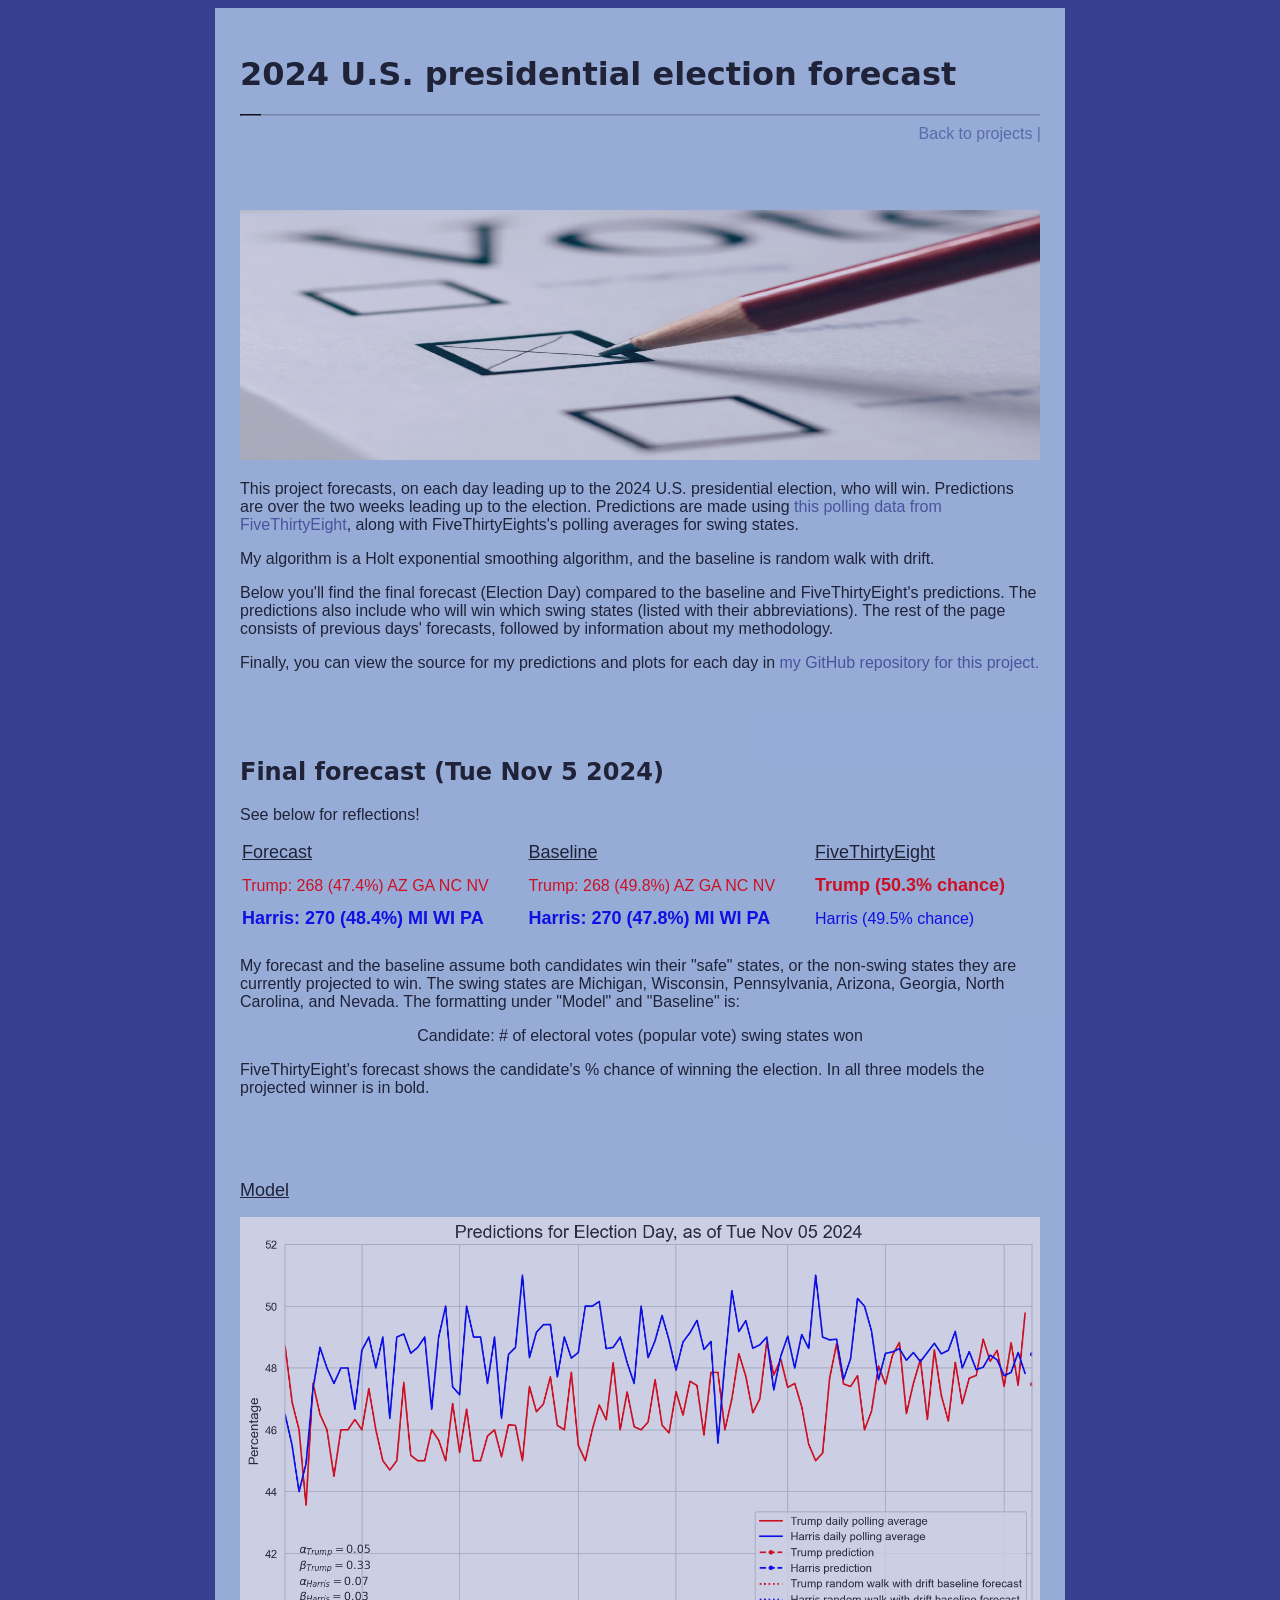
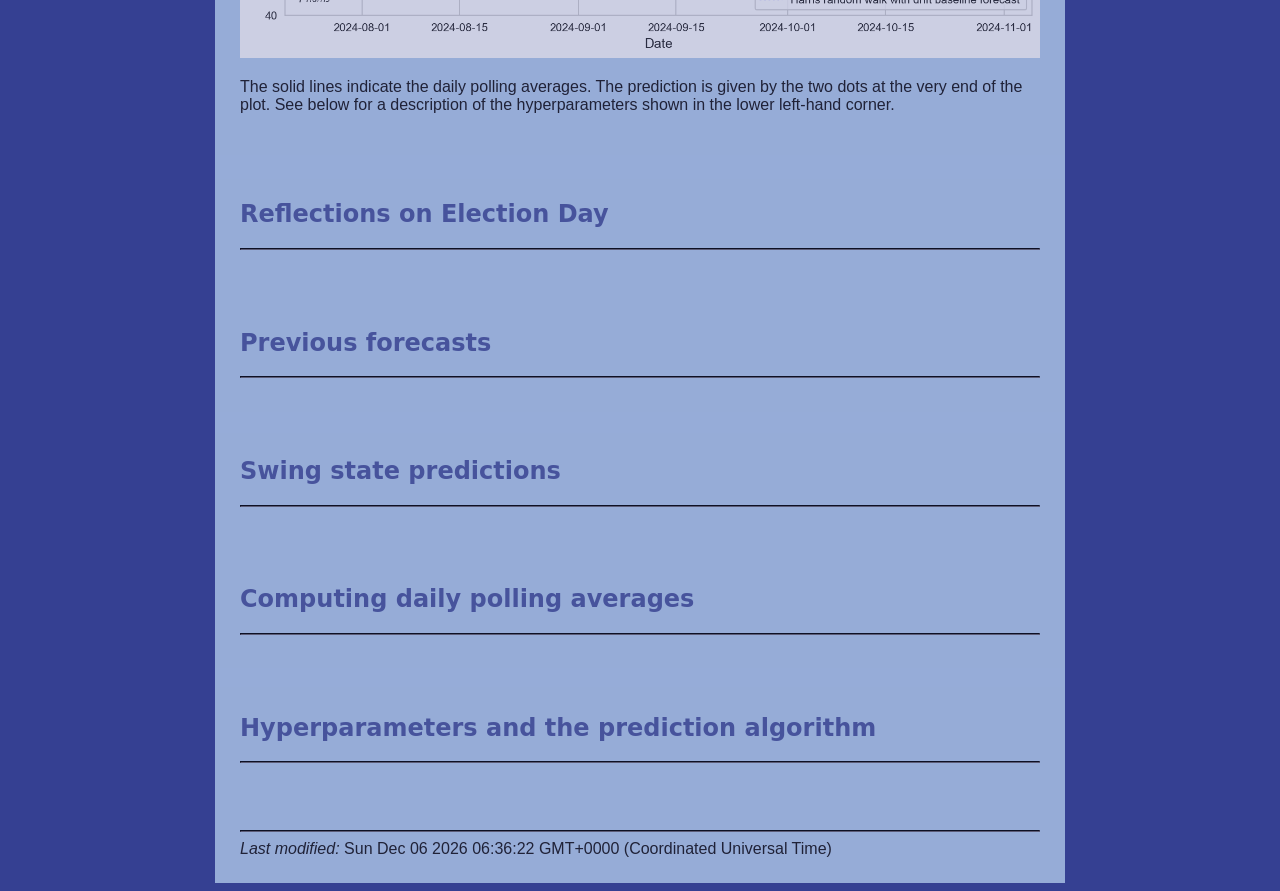
==== index.html @ 7e0b9005 "Finished project." ====
<!DOCTYPE html>
<html lang="en">

<head>
    <meta charset="UTF-8">
    <meta name="viewport" content="width=device-width, initial-scale=1.0">
    <meta name="description"
        content="2024 U.S. Presidential Election Forecast using polling data and double exponential smoothing. Daily predictions by Ashley K. W. Warren.">
    <meta name="keywords"
        content="2024 election, election forecast, polling data, presidential election, Trump, Harris, swing states, data science">
    <meta name="author" content="Ashley K. W. Warren">

    <script async src="https://www.googletagmanager.com/gtag/js?id=UA-100299463-1"></script>
    <script>
        window.dataLayer = window.dataLayer || [];
        function gtag() { dataLayer.push(arguments); }
        gtag('js', new Date());
        gtag('config', 'UA-100299463-1'); 
    </script> <!-- Google tag (gtag.js) -->
    <script src="https://ajax.googleapis.com/ajax/libs/jquery/1.10.2/jquery.min.js"></script>
    <!--Used to recycle code-->
    <script type="text/javascript" src="../pagesjavascript.js"></script> <!-- Other JavaScript from a file -->
    <script>
        function toggleShowHide(elementId) {
            var element = document.getElementById(elementId);
            if (element.style.display == "block") {
                element.style.display = "none";
            } else {
                element.style.display = "block";
            }
        } /* Toggles hidden text.  Code modified from https://www.toptip.ca/2009/09/showhide-text-on-web-page.html. */
    </script>
    <script>
        $(function () {
            $('#lastmodified').load('lastmodified.html');
        }); /* Calls the last modified code */
    </script>
    <script src="https://cdn.mathjax.org/mathjax/latest/MathJax.js?config=TeX-AMS-MML_HTMLorMML"
        type="text/javascript"></script> <!-- Render math formulas -->

    <title>2024 U.S. presidential election forecast | Ashley K. W. Warren</title>
    <link rel="icon" type="image/x-icon" href="flag.ico">
    <link href="styles.css" rel="stylesheet">
    <base target="_blank"> <!-- Opens links in a new tab by default -->
</head>

<body>
    <div>
        <h1>2024 U.S. presidential election forecast</h1>
        <hr / style="color: Black">
        <div style="text-align: right; width: 95.5%; margin-right: -17px; margin-top: -15px">
            <a href="https://wh33les.github.io/Projects/projects.html" target="_self">Back to
                projects |</a>
        </div>
    </div>
    <div>
        <img src='ballot.jpg' class="ballot" width="100%">
        <p>This project forecasts, on each day leading up to the 2024 U.S. presidential
            election, who will win. Predictions are over the two weeks leading up to the election. Predictions are made
            using <a href="data/president_polls.csv">this polling data
                from
                FiveThirtyEight</a>, along with FiveThirtyEights's polling averages for swing states.
        </p>
        <p>My algorithm is a Holt exponential smoothing algorithm, and the baseline is random walk with drift.
        </p>
        <p>Below you'll find the final forecast (Election Day) compared to the baseline and FiveThirtyEight's
            predictions. The predictions also include who will win which swing states (listed with their abbreviations).
            The rest of the page consists of previous days' forecasts, followed by information about my methodology.
        </p>
        <p>Finally, you can view the source for my predictions and plots for each day in <a
                href="https://github.com/wh33les/us-election-forecast-2024">my GitHub repository for this project.</a>
        </p>
    </div>
    <div>
        <h2>Final forecast (Tue Nov 5 2024)</h2>
        <p>See below for reflections!</p>
        <table width="100%">
            <tr>
                <td><span style="font-size: 18px"><u>Forecast</u></span></td>
                <td><span style="font-size: 18px"><u>Baseline</u></span></td>
                <td><span style="font-size: 18px"><u>FiveThirtyEight</u></span></td>
            </tr>
            <tr>
                <td style="color:Red;">Trump: 268 (47.4%) AZ GA NC NV</td>
                <td style="color:Red;"><!--<span style="font-size: 18px"><b>-->Trump: 268 (49.8%) AZ GA NC
                    NV<!--</b></span>--></td>
                <td style="color:Red;"><span style="font-size: 18px"><b>Trump (50.3% chance)</b></span></td>
            </tr>
            <tr>
                <td style="color:Blue;"><span style="font-size: 18px"><b>Harris: 270 (48.4%) MI WI PA</b></span></td>
                <td style="color:Blue;"><span style="font-size: 18px"><b>Harris: 270 (47.8%) MI WI PA</b></span></td>
                <td style="color:Blue;"><!--<span style="font-size: 18px"><b>-->Harris (49.5% chance)<!--</b></span>-->
                </td>
            </tr>
        </table>
        <p>My forecast and the baseline assume both candidates win their "safe" states, or the non-swing states they are
            currently projected to win. The swing states are Michigan, Wisconsin, Pennsylvania, Arizona, Georgia, North
            Carolina, and Nevada. The formatting under "Model" and "Baseline" is:</p>
        <p style="text-align: center" ;>Candidate: # of electoral votes (popular vote) swing states won</p>
        <p>FiveThirtyEight's forecast shows the candidate's % chance of winning the election. In all three models the
            projected winner is in bold.</p>
    </div>
    <div>
        <p><span style="font-size: 18px"><u>Model</u></span></p>
        <img src='outputs/forecast_images/05Nov.png' width="100%">
        <p>The solid lines indicate the daily polling averages. The prediction is given by the two dots at the very end
            of the plot. See below for a description of the hyperparameters shown in the lower left-hand corner.</p>
    </div>
    <div>
        <h2><a href="#" onClick="toggleShowHide('reflections'); return false;">Reflections on Election Day</a></h2>
        <hr>
        <div id="reflections" class="hidden">
            <p>Couple of thoughts on Election Day, before the results were known:
            <ul>
                <li>If you've been paying attention to my hyperparameters, you'll notice my \(\alpha\)s are always very
                    low.
                    If you know anything about
                    exponential smoothing, then you'll know that this means my predictions were relying more on older
                    data
                    than newer. Incidentally, I noticed my predictions seemed to lag behind FiveThirtyEight's by a few
                    days
                    and I think this is why.
                </li>
                <li>Everyone is saying this election is a toss-up, including FiveThirtyEight. Even though they gave
                    Trump a
                    higher
                    likelihood of winning in today's forecast, they are predicting Harris will win with 270 electoral
                    votes.
                    As mentioned below, I've noticed all the swing state polling has been well within the margin of
                    error,
                    so even though my predictions about the swing states have always been based on who's leading in the
                    polls, they
                    probably aren't very helpful. For one thing, I think it's far more likely that Harris will win the
                    popular vote and Trump will win the electoral college, but for the past few days my algorithm has
                    been
                    predicting the other way around.</li>
            </ul>
            Thanks for visiting this site and keeping up with it. I may return with a few more thoughts once the outcome
            of
            the election is known. Happy Election Day!
            </p>
        </div>
    </div>
    <div>
        <h2><a href="#" onClick="toggleShowHide('previous'); return false;">Previous forecasts</a></h2>
        <hr>
        <div id="previous" class="hidden">
            <img src='outputs/final_historical.png' width="100%">
            <p>My prediction gives the percentage of the popular vote each candidate is going to win. FiveThirtyEight,
                on
                the other hand, calculated a likelihood of each candidate winning. Below, red indicates Trump is the
                predicted winner and blue indicates Harris is the predicted winner. The percentages give the likelihood
                that candidate will win.</p>
            <table class="bordered-table">
                <tr>
                    <th>10/23</th>
                    <th>10/24</th>
                    <th>10/25</th>
                    <th>10/26</th>
                    <th>10/27</th>
                    <th>10/28</th>
                    <th>10/29</th>
                </tr>
                <tr>
                    <td style="color:Blue;">50.7%</td>
                    <td style="color:Blue;">52.0%</td>
                    <td style="color:Blue;">52.8%</td>
                    <td style="color:Blue;">53.0%</td>
                    <td style="color:Blue;">54.5%</td>
                    <td style="color:Blue;">53.8%</td>
                    <td style="color:Blue;">53.6%</td>
                </tr>
                <tr>
                    <th>10/30</th>
                    <th>10/31</th>
                    <th>11/1</th>
                    <th>11/2</th>
                    <th>11/3</th>
                    <th>11/4</th>
                    <th>11/5</th>
                </tr>
                <tr>
                    <td style="color:Blue;">51.6%</td>
                    <td style="color:Blue;">51.3%</td>
                    <td style="color:Blue;">52.0%</td>
                    <td style="color:Blue;">50.4%</td>
                    <td style="color:Blue;">53.3%</td>
                    <td style="color:Blue;">53.0%</td>
                    <td style="color:Blue;">50.3%</td>
                </tr>
            </table>
        </div>
    </div>
    <div>
        <h2><a href="#" onClick="toggleShowHide('swing'); return false;">Swing state predictions</a></h2>
        <hr>
        <div id="swing" class="hidden">
            <p>As mentioned above, my method assumed each candidate would win their "safe" states, or the non-swing
                states they were favored to win on that day. Information about likelihood of winning swing states was
                gathered from FiveThirtyEight; unfortunately that data is no longer available.</p>
            <p>To predict who would win which swing states I calculated each candidate's predicted percentage of the
                popular vote,
                only among those two candidates. Then I allocated that percentage of electoral votes to each candidate.
                I awarded states starting with the states the candidate was leading in by the most, according to
                FiveThirtyEight.
                After allocating, once there were not enough votes for the next state, I gave that state to the
                candidate if their remaining votes were at least half of that state's electoral votes.</p>
            <p>Although this was a very simple algorithm, the results were not likely to differ too much from the actual
                outcome. The average sample size of the polls taken was 1600, giving an estimated margin of error of
                2.5%. All of the leads in the swing states were well within this margin of error.</p>
        </div>
    </div>
    <div>
        <h2><a href="#" onClick="toggleShowHide('averages'); return false;">Computing daily polling averages</a></h2>
        <hr>
        <div id="averages" class="hidden">
            <p>In computing the daily averages I did not use all of the data available. To begin with, I only used polls
                from after Joe Biden dropped out of the race and only results for Donald Trump and Kamala Harris. There
                were a few other restrictions I made in which polls got factored into my daily averages:</p>
            <p>I only used the polls among likely voters. "Likely" is subjective, and depends on the poll. Either way,
                it made no sense to use polls from all registered or
                all adults, since the outcome was only going to be determined by those who actually voted.
            </p>
            <p>To keep my popular vote predictions consistent with my swing state predictions, I only
                used national and swing state polls. I left out all polls from non-swing states.</p>
            <p>Finally, FiveThirtyEight rates all the polls with a "POLLSCORE". <a
                    href="https://abcnews.go.com/538/538s-pollster-ratings-work/story?id=105398138">You can read about
                    their methodology for determining this metric here.</a> To summarize, negative POLLSCORES are
                considered reliable polls, so I only factored in polls whose POLLSCORE was negative.</p>
        </div>
    </div>
    <div><a href="#" onClick="toggleShowHide('algorithm'); return false;">
            <h2>Hyperparameters and the prediction algorithm
        </a></h2>
        <hr>
        <div id="algorithm" class="hidden">
            <p>For a time series with a trend (both candidates seemed to be trending up getting closer to Election Day),
                double (Holt) exponential smoothing appeared to be the most natural choice for forecasting. Recall, the
                double
                exponential smoothing model predicts at time \(t\)
            <div class="equation">
                \[
                \hat{y}_t = \begin{cases} s_{t-1} + b_{t-1} & \text{ for } 1 < t\leq n \\ s_n + (t-n)b_{n} & \text{ for
                    } t> n
                    \end{cases}
                    \]
            </div>
            where \(s_t\) and \(b_t\) are level and slope terms, respectively, given by
            <div class="equation">
                \begin{align}
                s_{t} &= \alpha y_t + (1-\alpha) (s_{t-1} + b_{t-1}), \ s_1 = y_1 \\
                b_{t} &= \beta (s_t - s_{t-1}) + (1-\beta) b_{t-1}, \ b_1 = y_2 - y_1
                \end{align}
            </div>
            where \(\alpha\) and \(\beta\) are hyperparameters between \(0\) and \(1\).</p>
            <p>Originally I didn't think exponential smoothing would be an appropriate election forecast method, since
                my intuition said new polls shouldn't really rely on polls that far in the past, and exponential
                smoothing uses all previous observations to make predictions. On the other hand, I wanted the slope term
                used in double exponential smoothing that takes trends into account. So I wanted to use a combination of
                a weighted rolling average for the past 7 days, with the double exponential smoothing slope term.</p>
            <p>Then, when trying to figure out how to modify the model, I realized that the weights already decrease
                exponentially. If I make my hyperparameters, \( \alpha\) and \( \beta\) for each candidate, large
                enough, then I can make sure the model only takes the past week or so's observations into account, while
                the rest give negligible contributions. This seemed much simpler.</p>
            <p>I ran a grid search to tune my hyperparameters, optimizing the mean absolute error of the forecast on the
                test set relative to the mean absolute error of the na&iuml;ve forecast on the training set over an
                equivalent horizon. I used all my polling data as training data, with five cross-validation splits and
                holdout sets of 7 days each. I did it this way because I thought all the data would be useful in
                building the model, it didn't make sense to leave out the last few days as test data. Surprisingly,
                after running the grid search the hyperparameters all turned out to be small, meaning the better
                forecasts come from taking all previous data into account!</p>
        </div>
    </div>
    <div id="lastmodified"></div>
</body>

</html>
---- styles.css ----
:root {
    --primary-bg: #354092;
    --secondary-bg: #23272f;
    --accent-color: #19181a;
    --hover-bg: #19181a;
    --font-family: Optimistic Display, -apple-system, ui-sans-serif, system-ui, sans-serif, Apple Color Emoji, Segoe UI Emoji, Segoe UI Symbol, Noto Color Emoji
}

body {
    background-color: var(--primary-bg);
}

div {
    background-color: #b7d1ef;
    color: #19181a;
    padding: 2%;
    width: 800px;
    margin: auto;
    font-family: Helvetica;
    opacity: 0.75;
}

:link {
    text-decoration: none;
    color: #4d5aa0;
}

/* for unvisited links */
:visited {
    text-decoration: none;
    color: #644451;
}

/* for visited links */
a:hover {
    text-decoration: underline;
    color: blue;
}

hr {
    border-color: var(--accent-color)
}

td {
    padding-top: 0px;
    padding-bottom: 10px;
    padding-left: 0px;
    padding-right: 15px;
}

.ballot {
    height: 250px;
    overflow: hidden;
}

.equation {
    /* border: solid; */
    width: 90%;
    overflow: hidden;
}

.hidden {
    /*width: 90%;*/
    padding: 0;
    display: none;
}

body,
h1,
h2,
h3,
h4 {
    font-family: var(--font-family)
}

h1,
h2,
h3,
h4 {
    color: var(--accent-color)
}

ul {
    padding-inline-start: 18px
}

ul li {
    margin-bottom: 18px;
    margin-top: -12px
}

.bigdiv {
    background-color: var(--secondary-bg);
    color: var(--accent-color);
    margin: auto;
    opacity: 1;
    overflow: hidden;
    padding: 18px;
    width: 800px
}

.bordered-table {
    border-collapse: collapse;
    margin: auto;
}

.bordered-table td,
.bordered-table th,
.bordered-table tr {
    border: 1px solid black;
    padding: 8px;
}
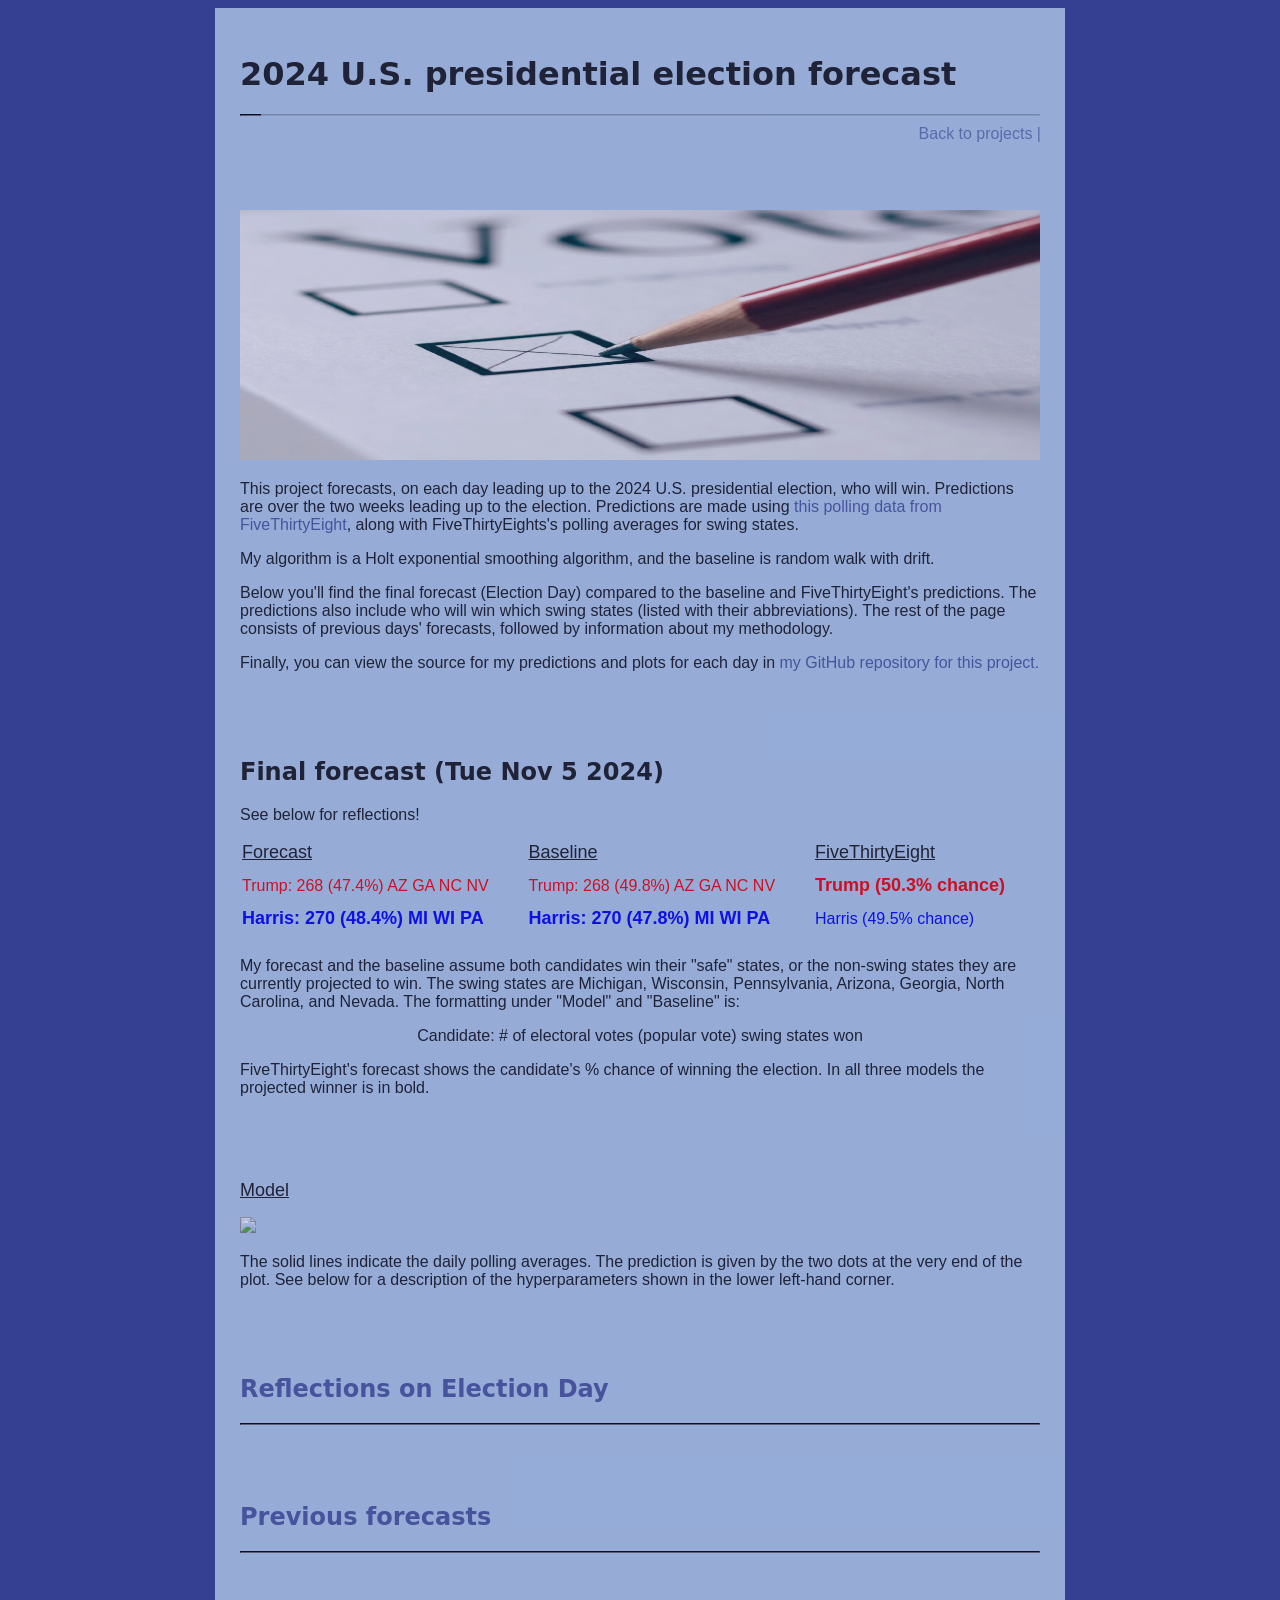
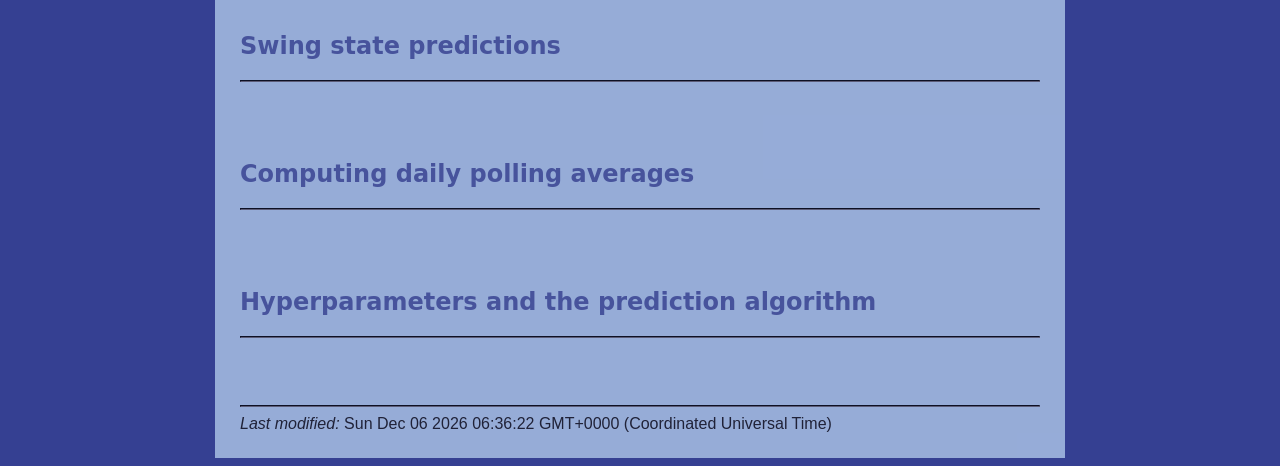
==== commit 6d2a7ec3: "One clean data file created instead of two." ====
--- a/index.html
+++ b/index.html
@@ -32,15 +32,15 @@
     </script>
     <script>
         $(function () {
-            $('#lastmodified').load('lastmodified.html');
+            $('#lastmodified').load('web-page-files/lastmodified.html');
         }); /* Calls the last modified code */
     </script>
     <script src="https://cdn.mathjax.org/mathjax/latest/MathJax.js?config=TeX-AMS-MML_HTMLorMML"
         type="text/javascript"></script> <!-- Render math formulas -->
 
     <title>2024 U.S. presidential election forecast | Ashley K. W. Warren</title>
-    <link rel="icon" type="image/x-icon" href="flag.ico">
-    <link href="styles.css" rel="stylesheet">
+    <link rel="icon" type="image/x-icon" href="web-page-files/flag.ico">
+    <link href="web-page-files/styles.css" rel="stylesheet">
     <base target="_blank"> <!-- Opens links in a new tab by default -->
 </head>
 
@@ -54,7 +54,7 @@
         </div>
     </div>
     <div>
-        <img src='ballot.jpg' class="ballot" width="100%">
+        <img src='web-page-files/ballot.jpg' class="ballot" width="100%">
         <p>This project forecasts, on each day leading up to the 2024 U.S. presidential
             election, who will win. Predictions are over the two weeks leading up to the election. Predictions are made
             using <a href="data/president_polls.csv">this polling data
@@ -150,7 +150,7 @@
                 on
                 the other hand, calculated a likelihood of each candidate winning. Below, red indicates Trump is the
                 predicted winner and blue indicates Harris is the predicted winner. The percentages give the likelihood
-                that candidate will win.</p>
+                that candidate will win, according to FiveThirtyEight's calculations.</p>
             <table class="bordered-table">
                 <tr>
                     <th>10/23</th>
--- a/web-page-files/styles.css
+++ b/web-page-files/styles.css
@@ -0,0 +1,112 @@
+:root {
+    --primary-bg: #354092;
+    --secondary-bg: #23272f;
+    --accent-color: #19181a;
+    --hover-bg: #19181a;
+    --font-family: Optimistic Display, -apple-system, ui-sans-serif, system-ui, sans-serif, Apple Color Emoji, Segoe UI Emoji, Segoe UI Symbol, Noto Color Emoji
+}
+
+body {
+    background-color: var(--primary-bg);
+}
+
+div {
+    background-color: #b7d1ef;
+    color: #19181a;
+    padding: 2%;
+    width: 800px;
+    margin: auto;
+    font-family: Helvetica;
+    opacity: 0.75;
+}
+
+:link {
+    text-decoration: none;
+    color: #4d5aa0;
+}
+
+/* for unvisited links */
+:visited {
+    text-decoration: none;
+    color: #644451;
+}
+
+/* for visited links */
+a:hover {
+    text-decoration: underline;
+    color: blue;
+}
+
+hr {
+    border-color: var(--accent-color)
+}
+
+td {
+    padding-top: 0px;
+    padding-bottom: 10px;
+    padding-left: 0px;
+    padding-right: 15px;
+}
+
+.ballot {
+    height: 250px;
+    overflow: hidden;
+}
+
+.equation {
+    /* border: solid; */
+    width: 90%;
+    overflow: hidden;
+}
+
+.hidden {
+    /*width: 90%;*/
+    padding: 0;
+    display: none;
+}
+
+body,
+h1,
+h2,
+h3,
+h4 {
+    font-family: var(--font-family)
+}
+
+h1,
+h2,
+h3,
+h4 {
+    color: var(--accent-color)
+}
+
+ul {
+    padding-inline-start: 18px
+}
+
+ul li {
+    margin-bottom: 18px;
+    margin-top: -12px
+}
+
+.bigdiv {
+    background-color: var(--secondary-bg);
+    color: var(--accent-color);
+    margin: auto;
+    opacity: 1;
+    overflow: hidden;
+    padding: 18px;
+    width: 800px
+}
+
+.bordered-table {
+    border-collapse: collapse;
+    margin: auto;
+}
+
+.bordered-table td,
+.bordered-table th,
+.bordered-table tr {
+    border: 1px solid black;
+    padding: 8px;
+}
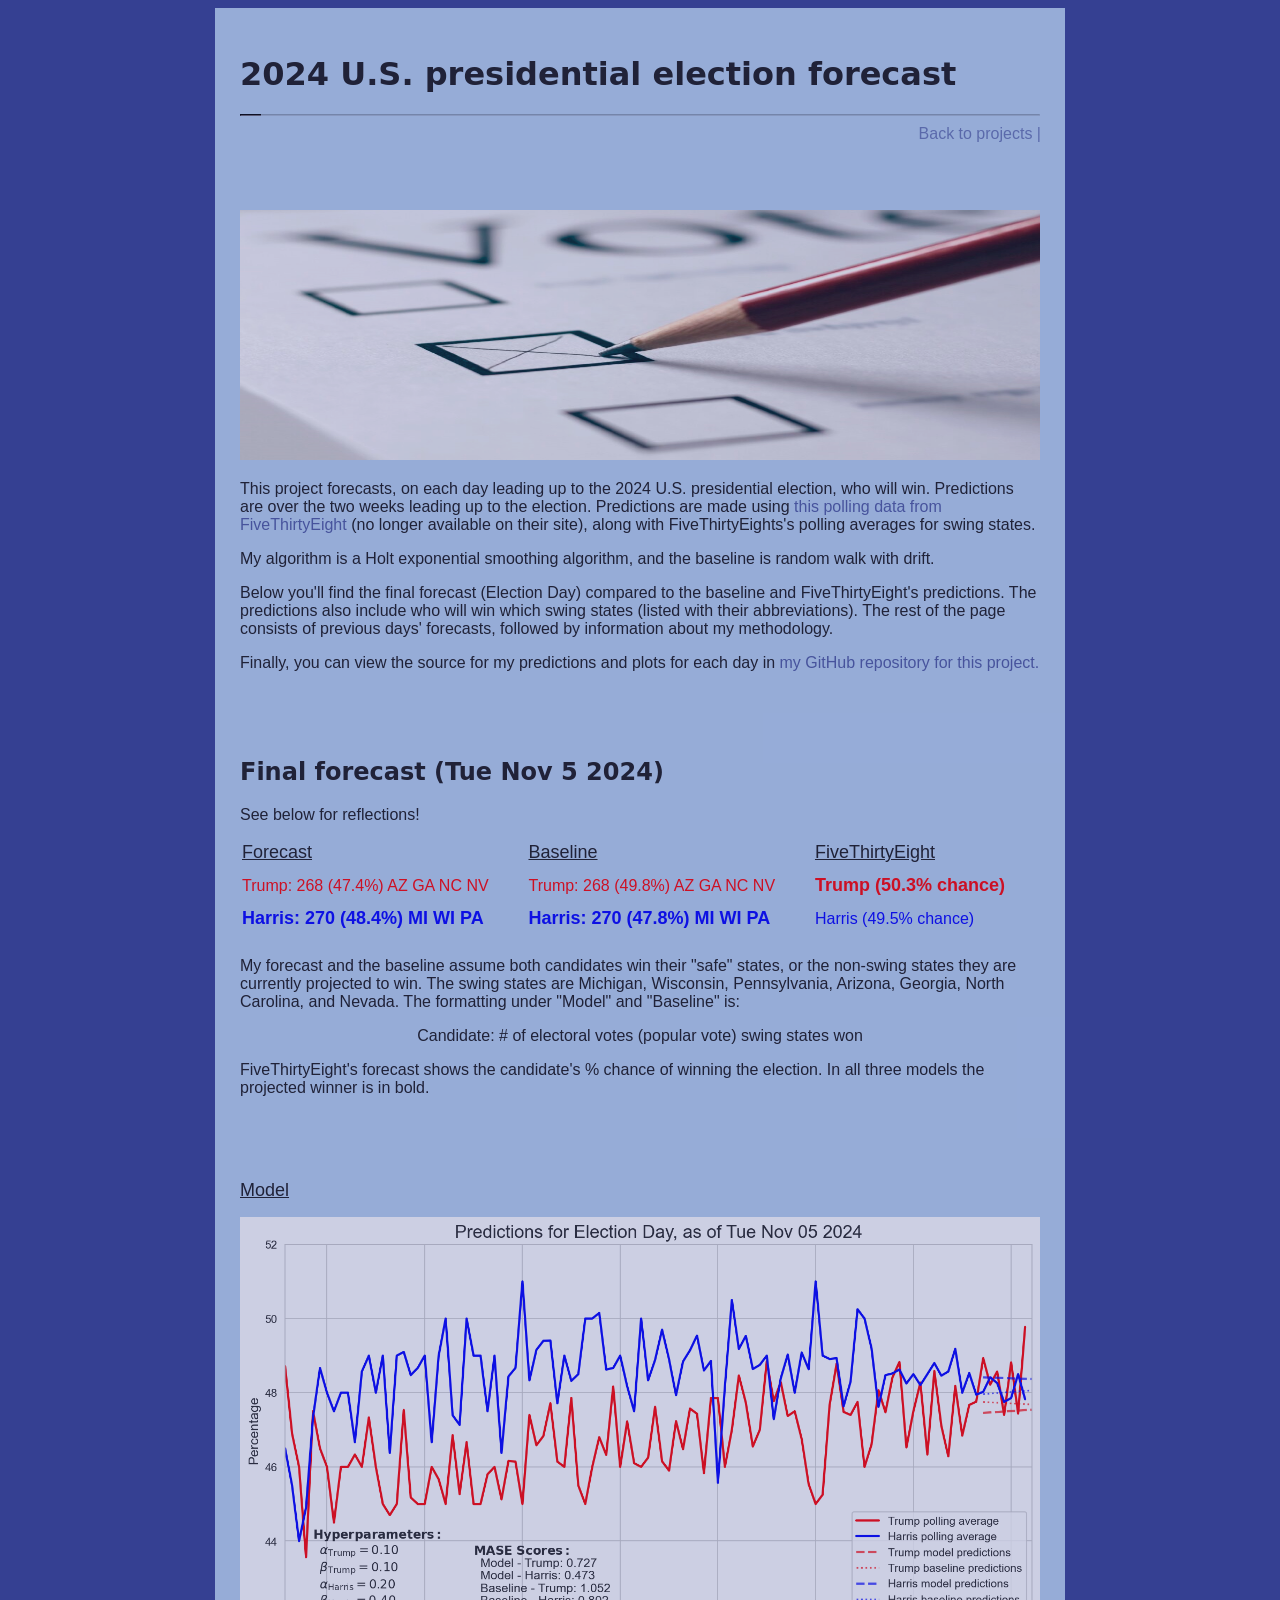
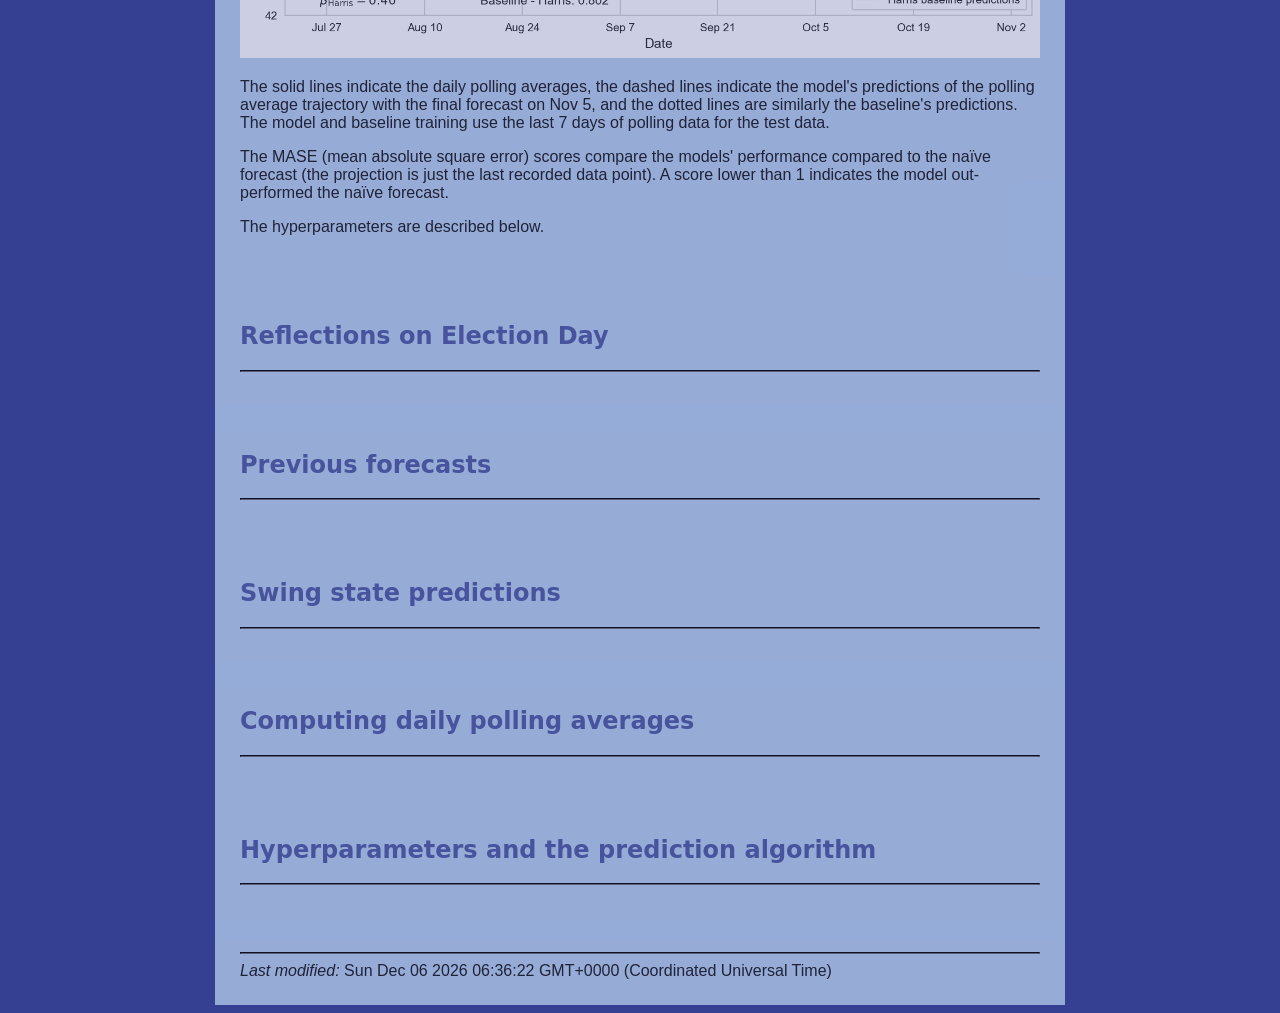
==== commit f81bac69: "Updated readme." ====
--- a/index.html
+++ b/index.html
@@ -57,9 +57,10 @@
         <img src='web-page-files/ballot.jpg' class="ballot" width="100%">
         <p>This project forecasts, on each day leading up to the 2024 U.S. presidential
             election, who will win. Predictions are over the two weeks leading up to the election. Predictions are made
-            using <a href="data/president_polls.csv">this polling data
+            using <a href="data/raw_polling_data.csv">this polling data
                 from
-                FiveThirtyEight</a>, along with FiveThirtyEights's polling averages for swing states.
+                FiveThirtyEight</a> (no longer available on their site), along with FiveThirtyEights's polling averages
+            for swing states.
         </p>
         <p>My algorithm is a Holt exponential smoothing algorithm, and the baseline is random walk with drift.
         </p>
@@ -103,8 +104,14 @@
     <div>
         <p><span style="font-size: 18px"><u>Model</u></span></p>
         <img src='outputs/forecast_images/05Nov.png' width="100%">
-        <p>The solid lines indicate the daily polling averages. The prediction is given by the two dots at the very end
-            of the plot. See below for a description of the hyperparameters shown in the lower left-hand corner.</p>
+        <p>The solid lines indicate the daily polling averages, the dashed lines indicate the model's predictions of the
+            polling average trajectory with the final forecast on Nov 5, and the dotted lines are similarly the
+            baseline's predictions. The model and baseline training use the last 7 days of polling data for the test
+            data.</p>
+        <p>The MASE (mean absolute square error) scores compare the models' performance compared to the na&iuml;ve
+            forecast (the projection is just the last recorded data point). A score lower than 1 indicates the model
+            out-performed the na&iuml;ve forecast.</p>
+        <p>The hyperparameters are described below.</p>
     </div>
     <div>
         <h2><a href="#" onClick="toggleShowHide('reflections'); return false;">Reflections on Election Day</a></h2>
@@ -145,12 +152,12 @@
         <h2><a href="#" onClick="toggleShowHide('previous'); return false;">Previous forecasts</a></h2>
         <hr>
         <div id="previous" class="hidden">
-            <img src='outputs/final_historical.png' width="100%">
+            <img src='outputs/previous_forecasts/historical_1105.png' width="100%">
             <p>My prediction gives the percentage of the popular vote each candidate is going to win. FiveThirtyEight,
                 on
-                the other hand, calculated a likelihood of each candidate winning. Below, red indicates Trump is the
-                predicted winner and blue indicates Harris is the predicted winner. The percentages give the likelihood
-                that candidate will win, according to FiveThirtyEight's calculations.</p>
+                the other hand, calculated a likelihood of each candidate winning. Below are FiveThirtyEight's
+                predictions; red indicates Trump is the
+                predicted winner and blue indicates Harris is the predicted winner.</p>
             <table class="bordered-table">
                 <tr>
                     <th>10/23</th>
@@ -197,7 +204,7 @@
         <div id="swing" class="hidden">
             <p>As mentioned above, my method assumed each candidate would win their "safe" states, or the non-swing
                 states they were favored to win on that day. Information about likelihood of winning swing states was
-                gathered from FiveThirtyEight; unfortunately that data is no longer available.</p>
+                gathered from FiveThirtyEight; unfortunately that data is no longer available on their site.</p>
             <p>To predict who would win which swing states I calculated each candidate's predicted percentage of the
                 popular vote,
                 only among those two candidates. Then I allocated that percentage of electoral votes to each candidate.
@@ -253,20 +260,11 @@
                 \end{align}
             </div>
             where \(\alpha\) and \(\beta\) are hyperparameters between \(0\) and \(1\).</p>
-            <p>Originally I didn't think exponential smoothing would be an appropriate election forecast method, since
-                my intuition said new polls shouldn't really rely on polls that far in the past, and exponential
-                smoothing uses all previous observations to make predictions. On the other hand, I wanted the slope term
-                used in double exponential smoothing that takes trends into account. So I wanted to use a combination of
-                a weighted rolling average for the past 7 days, with the double exponential smoothing slope term.</p>
-            <p>Then, when trying to figure out how to modify the model, I realized that the weights already decrease
-                exponentially. If I make my hyperparameters, \( \alpha\) and \( \beta\) for each candidate, large
-                enough, then I can make sure the model only takes the past week or so's observations into account, while
-                the rest give negligible contributions. This seemed much simpler.</p>
-            <p>I ran a grid search to tune my hyperparameters, optimizing the mean absolute error of the forecast on the
-                test set relative to the mean absolute error of the na&iuml;ve forecast on the training set over an
-                equivalent horizon. I used all my polling data as training data, with five cross-validation splits and
-                holdout sets of 7 days each. I did it this way because I thought all the data would be useful in
-                building the model, it didn't make sense to leave out the last few days as test data. Surprisingly,
+            <p>I ran a grid search to tune my hyperparameters, optimizing the MASE on the forecast over the
+                test set relative to the MASE of the na&iuml;ve forecast on the training set over an
+                equivalent horizon. I used all my polling data minus the last week as training data, with five
+                cross-validation splits and
+                holdout sets of 7 days each. Surprisingly,
                 after running the grid search the hyperparameters all turned out to be small, meaning the better
                 forecasts come from taking all previous data into account!</p>
         </div>
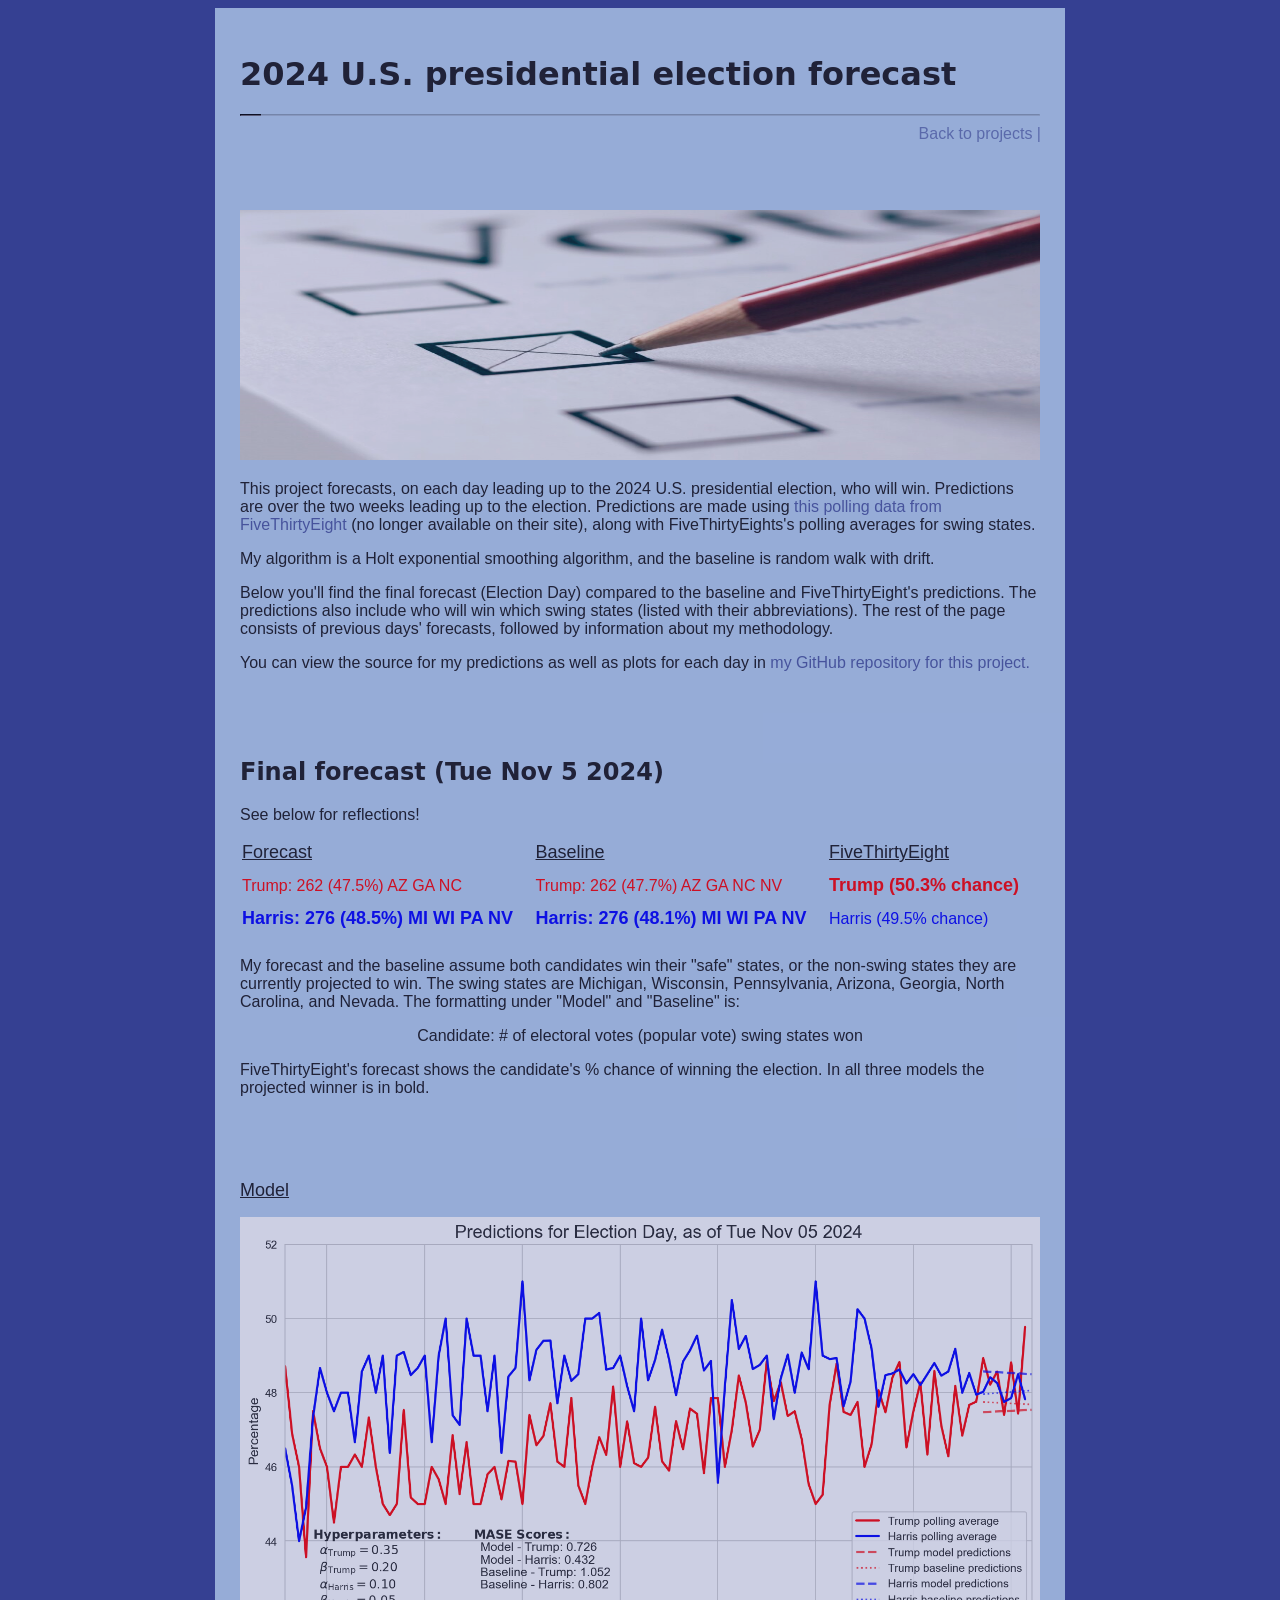
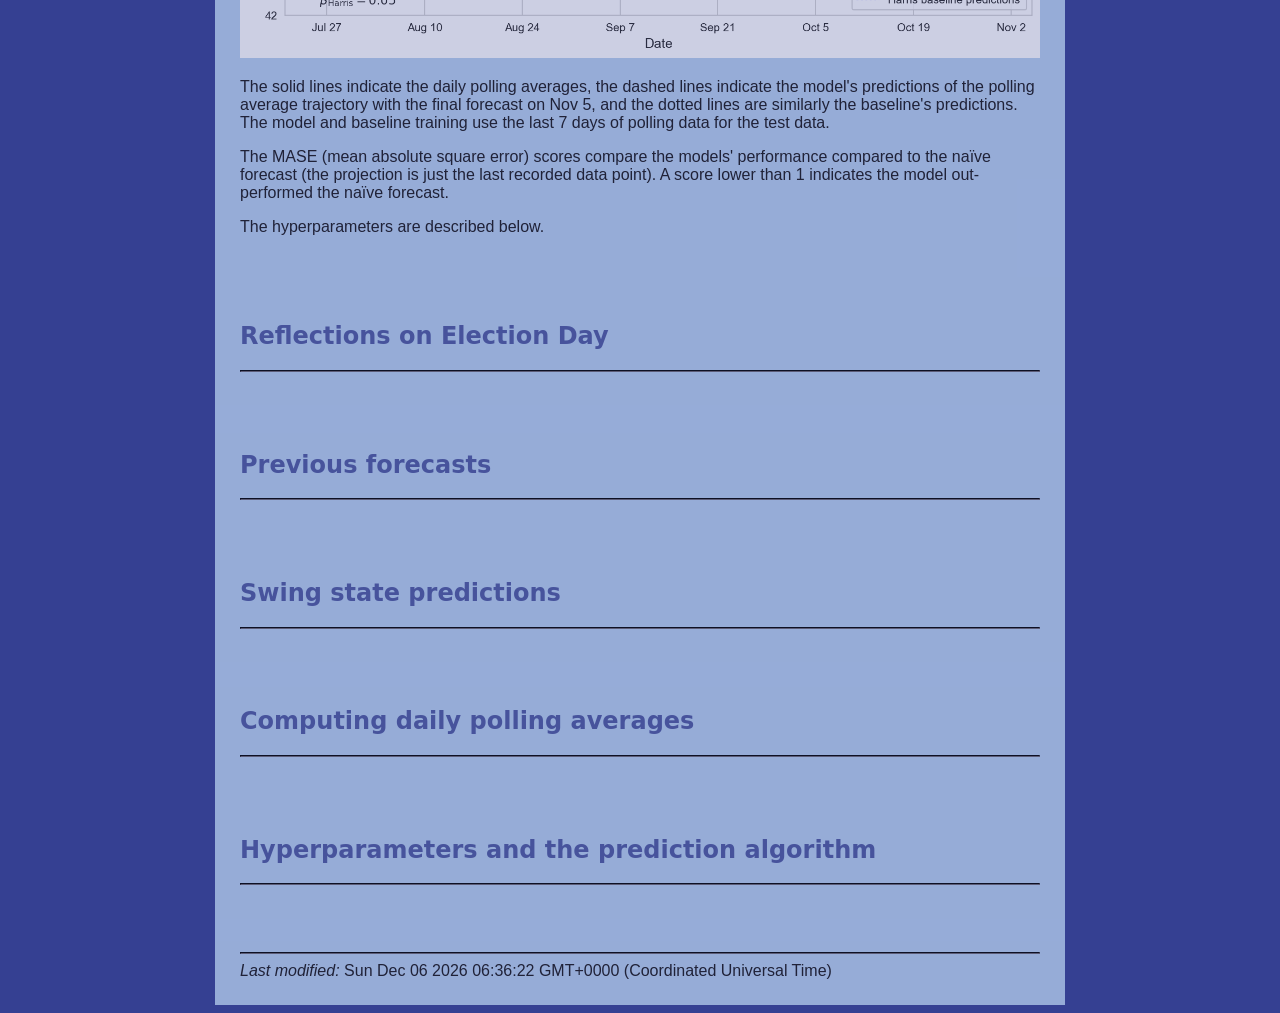
==== commit ad880826: "Standard grid search parameters." ====
--- a/index.html
+++ b/index.html
@@ -68,7 +68,7 @@
             predictions. The predictions also include who will win which swing states (listed with their abbreviations).
             The rest of the page consists of previous days' forecasts, followed by information about my methodology.
         </p>
-        <p>Finally, you can view the source for my predictions and plots for each day in <a
+        <p>You can view the source for my predictions as well as plots for each day in <a
                 href="https://github.com/wh33les/us-election-forecast-2024">my GitHub repository for this project.</a>
         </p>
     </div>
@@ -82,14 +82,14 @@
                 <td><span style="font-size: 18px"><u>FiveThirtyEight</u></span></td>
             </tr>
             <tr>
-                <td style="color:Red;">Trump: 268 (47.4%) AZ GA NC NV</td>
-                <td style="color:Red;"><!--<span style="font-size: 18px"><b>-->Trump: 268 (49.8%) AZ GA NC
+                <td style="color:Red;">Trump: 262 (47.5%) AZ GA NC</td>
+                <td style="color:Red;"><!--<span style="font-size: 18px"><b>-->Trump: 262 (47.7%) AZ GA NC
                     NV<!--</b></span>--></td>
                 <td style="color:Red;"><span style="font-size: 18px"><b>Trump (50.3% chance)</b></span></td>
             </tr>
             <tr>
-                <td style="color:Blue;"><span style="font-size: 18px"><b>Harris: 270 (48.4%) MI WI PA</b></span></td>
-                <td style="color:Blue;"><span style="font-size: 18px"><b>Harris: 270 (47.8%) MI WI PA</b></span></td>
+                <td style="color:Blue;"><span style="font-size: 18px"><b>Harris: 276 (48.5%) MI WI PA NV</b></span></td>
+                <td style="color:Blue;"><span style="font-size: 18px"><b>Harris: 276 (48.1%) MI WI PA NV</b></span></td>
                 <td style="color:Blue;"><!--<span style="font-size: 18px"><b>-->Harris (49.5% chance)<!--</b></span>-->
                 </td>
             </tr>
@@ -137,10 +137,7 @@
                     error,
                     so even though my predictions about the swing states have always been based on who's leading in the
                     polls, they
-                    probably aren't very helpful. For one thing, I think it's far more likely that Harris will win the
-                    popular vote and Trump will win the electoral college, but for the past few days my algorithm has
-                    been
-                    predicting the other way around.</li>
+                    probably aren't very helpful.</li>
             </ul>
             Thanks for visiting this site and keeping up with it. I may return with a few more thoughts once the outcome
             of
@@ -260,7 +257,9 @@
                 \end{align}
             </div>
             where \(\alpha\) and \(\beta\) are hyperparameters between \(0\) and \(1\).</p>
-            <p>I ran a grid search to tune my hyperparameters, optimizing the MASE on the forecast over the
+            <p>I ran a standard grid search to tune my hyperparameters (\(\alpha\in(0.05,0.5)\),
+                \(\beta\in(0.05,0.3)\)),
+                optimizing the MASE on the forecast over the
                 test set relative to the MASE of the na&iuml;ve forecast on the training set over an
                 equivalent horizon. I used all my polling data minus the last week as training data, with five
                 cross-validation splits and
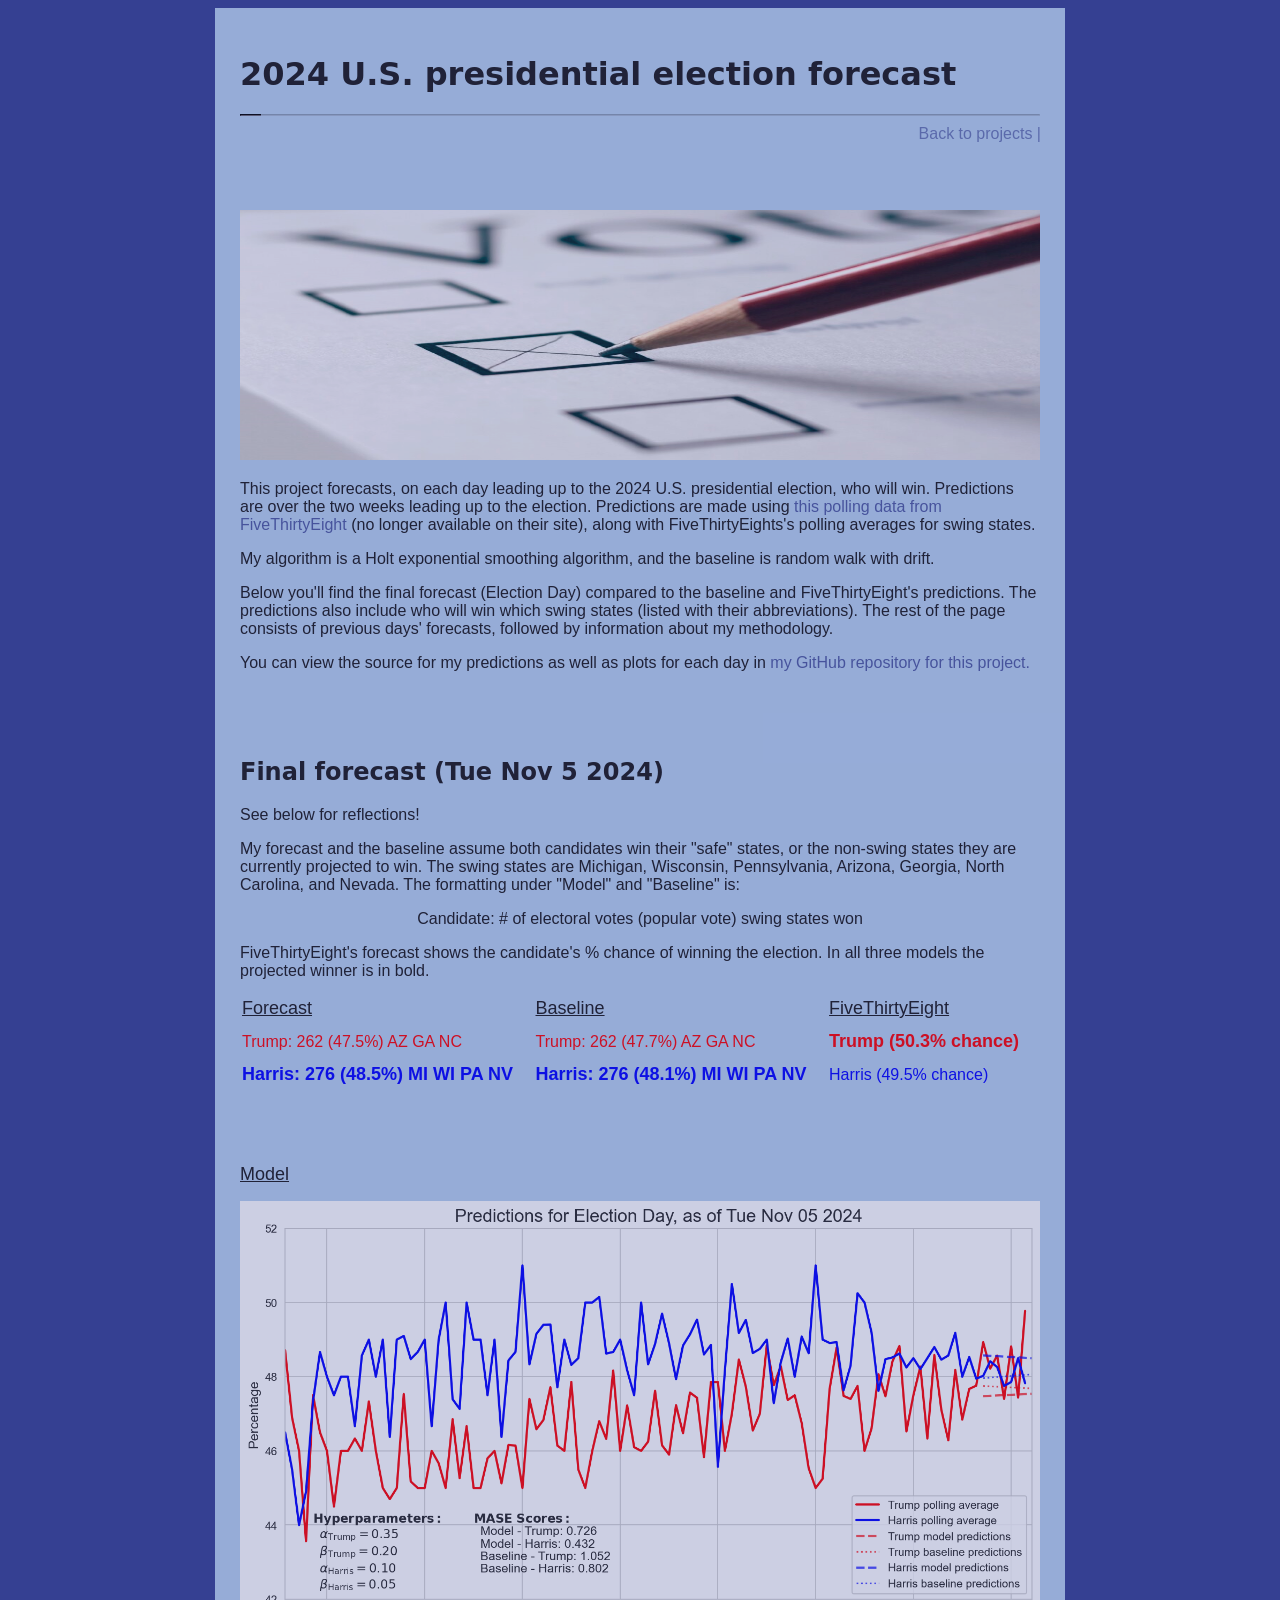
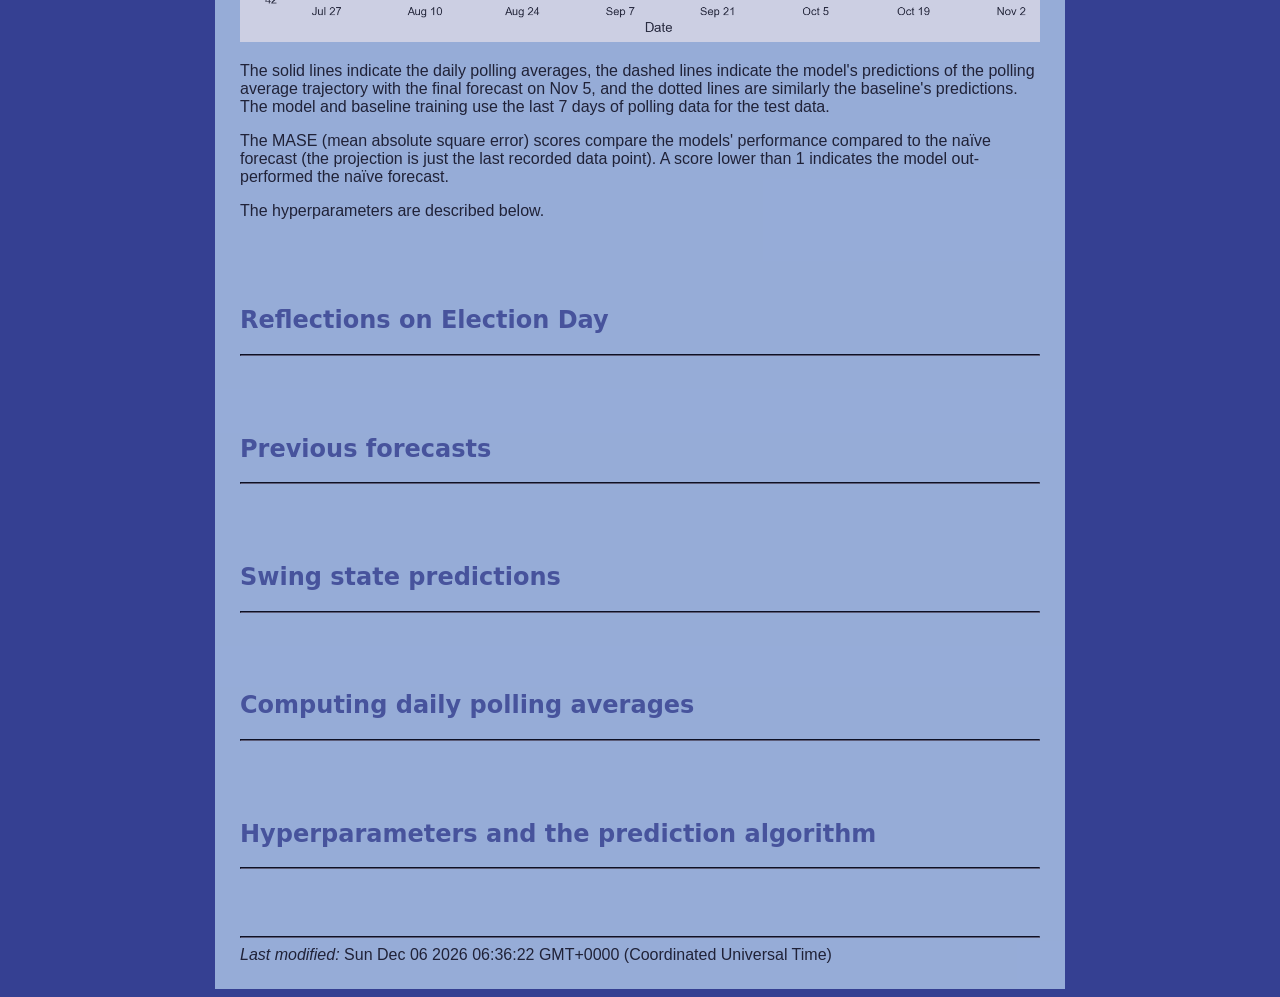
==== commit e641e3b2: "Fixed a typo." ====
--- a/index.html
+++ b/index.html
@@ -75,6 +75,12 @@
     <div>
         <h2>Final forecast (Tue Nov 5 2024)</h2>
         <p>See below for reflections!</p>
+        <p>My forecast and the baseline assume both candidates win their "safe" states, or the non-swing states they are
+            currently projected to win. The swing states are Michigan, Wisconsin, Pennsylvania, Arizona, Georgia, North
+            Carolina, and Nevada. The formatting under "Model" and "Baseline" is:</p>
+        <p style="text-align: center" ;>Candidate: # of electoral votes (popular vote) swing states won</p>
+        <p>FiveThirtyEight's forecast shows the candidate's % chance of winning the election. In all three models the
+            projected winner is in bold.</p>
         <table width="100%">
             <tr>
                 <td><span style="font-size: 18px"><u>Forecast</u></span></td>
@@ -83,8 +89,8 @@
             </tr>
             <tr>
                 <td style="color:Red;">Trump: 262 (47.5%) AZ GA NC</td>
-                <td style="color:Red;"><!--<span style="font-size: 18px"><b>-->Trump: 262 (47.7%) AZ GA NC
-                    NV<!--</b></span>--></td>
+                <td style="color:Red;"><!--<span style="font-size: 18px"><b>-->Trump: 262 (47.7%) AZ GA
+                    NC<!--</b></span>--></td>
                 <td style="color:Red;"><span style="font-size: 18px"><b>Trump (50.3% chance)</b></span></td>
             </tr>
             <tr>
@@ -94,12 +100,6 @@
                 </td>
             </tr>
         </table>
-        <p>My forecast and the baseline assume both candidates win their "safe" states, or the non-swing states they are
-            currently projected to win. The swing states are Michigan, Wisconsin, Pennsylvania, Arizona, Georgia, North
-            Carolina, and Nevada. The formatting under "Model" and "Baseline" is:</p>
-        <p style="text-align: center" ;>Candidate: # of electoral votes (popular vote) swing states won</p>
-        <p>FiveThirtyEight's forecast shows the candidate's % chance of winning the election. In all three models the
-            projected winner is in bold.</p>
     </div>
     <div>
         <p><span style="font-size: 18px"><u>Model</u></span></p>
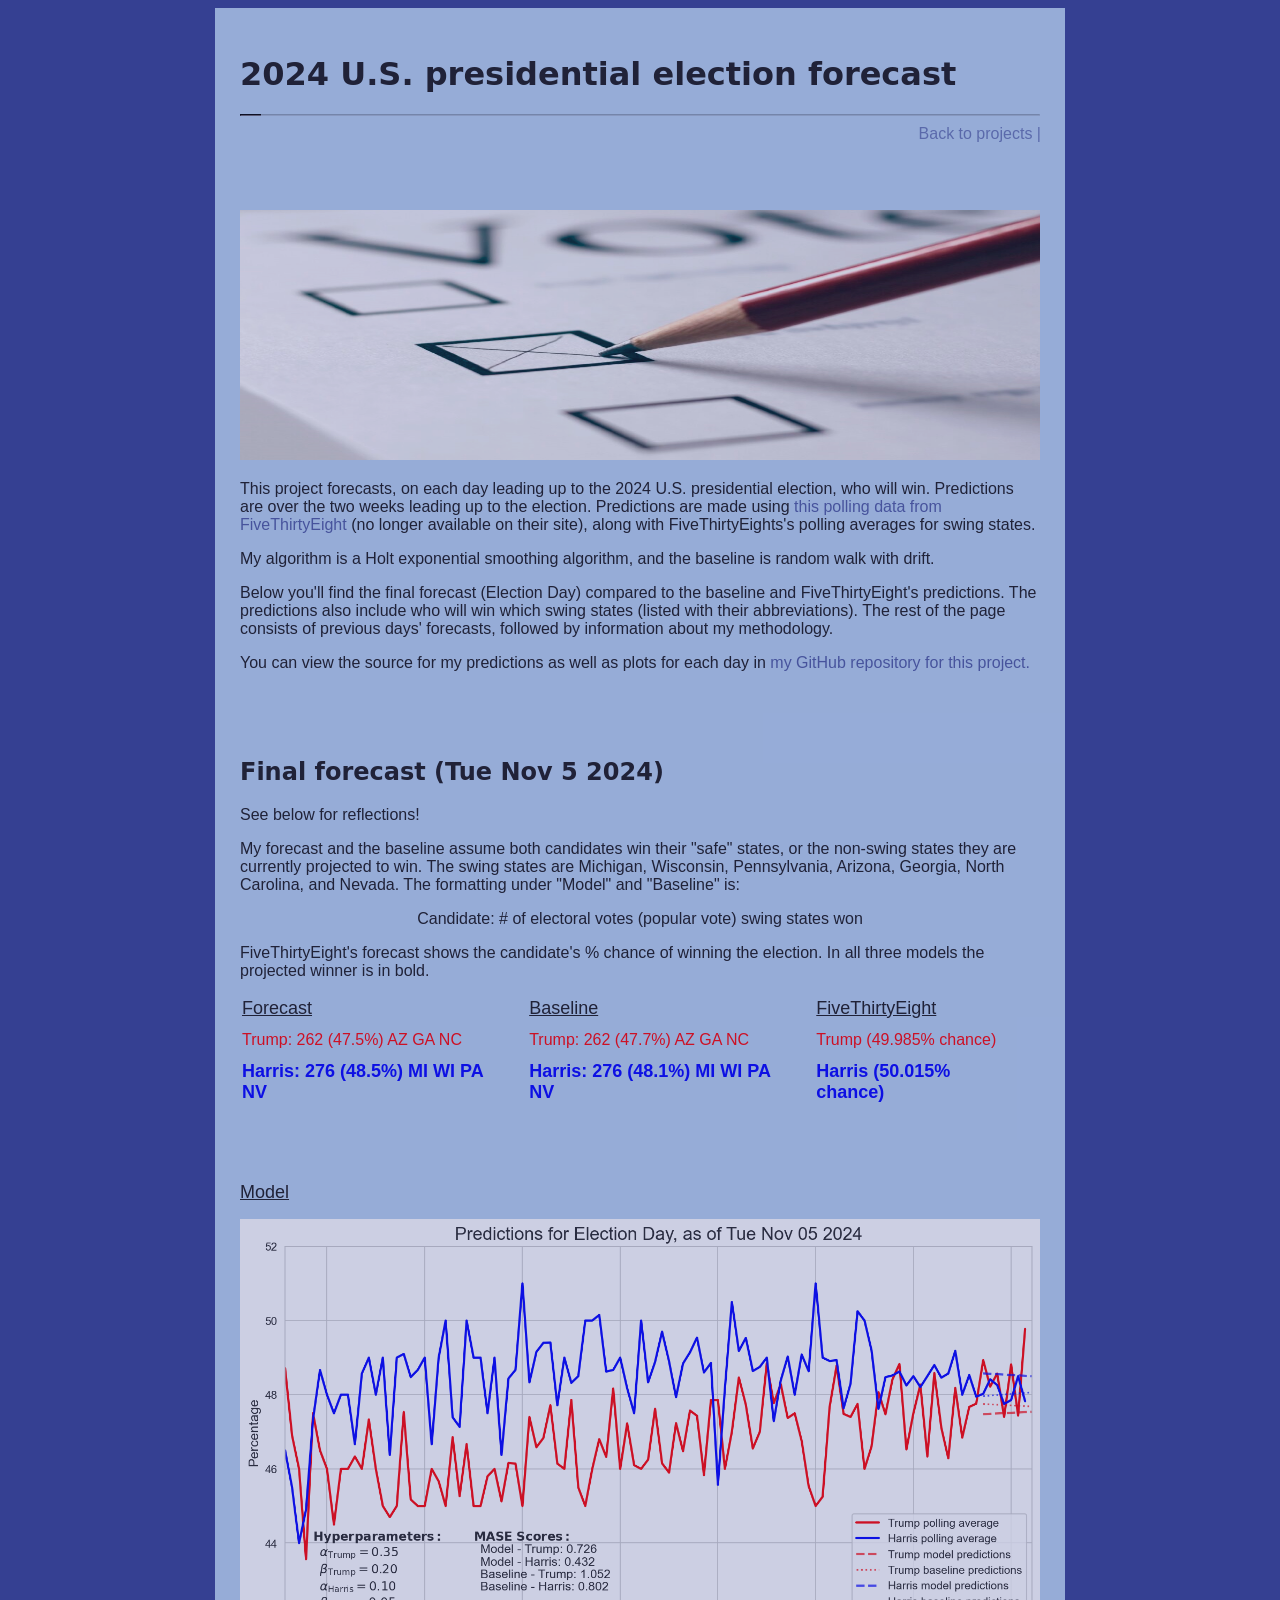
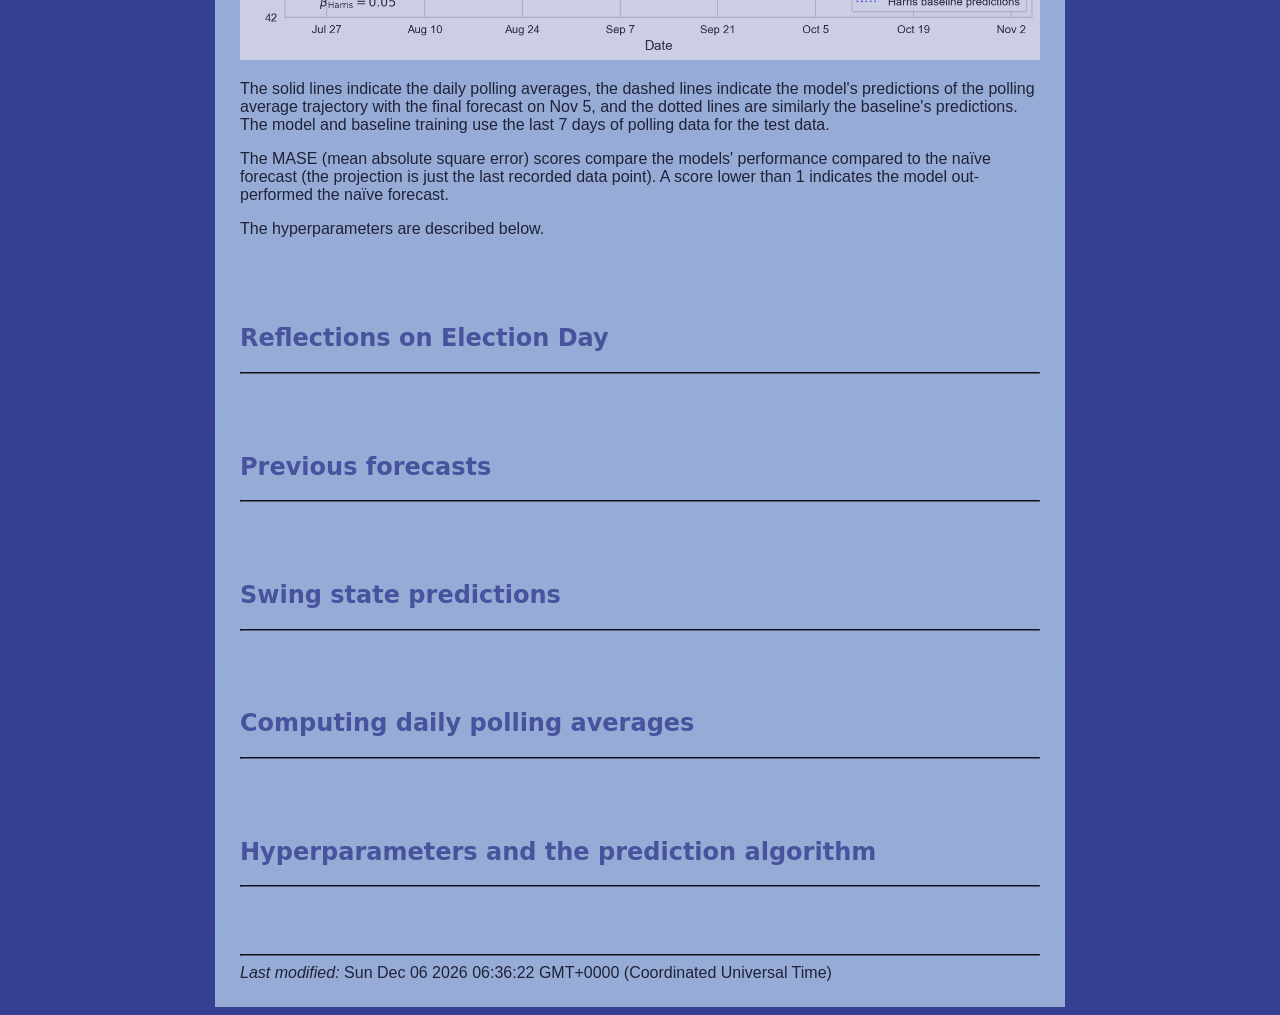
==== commit 50711c0d: "Fixed 538's final forecast." ====
--- a/index.html
+++ b/index.html
@@ -91,12 +91,13 @@
                 <td style="color:Red;">Trump: 262 (47.5%) AZ GA NC</td>
                 <td style="color:Red;"><!--<span style="font-size: 18px"><b>-->Trump: 262 (47.7%) AZ GA
                     NC<!--</b></span>--></td>
-                <td style="color:Red;"><span style="font-size: 18px"><b>Trump (50.3% chance)</b></span></td>
+                <td style="color:Red;"><!--<span style="font-size: 18px"><b>-->Trump (49.985% chance)<!--</b></span>-->
+                </td>
             </tr>
             <tr>
                 <td style="color:Blue;"><span style="font-size: 18px"><b>Harris: 276 (48.5%) MI WI PA NV</b></span></td>
                 <td style="color:Blue;"><span style="font-size: 18px"><b>Harris: 276 (48.1%) MI WI PA NV</b></span></td>
-                <td style="color:Blue;"><!--<span style="font-size: 18px"><b>-->Harris (49.5% chance)<!--</b></span>-->
+                <td style="color:Blue;"><span style="font-size: 18px"><b>Harris (50.015% chance)</b></span>
                 </td>
             </tr>
         </table>
@@ -190,7 +191,7 @@
                     <td style="color:Blue;">50.4%</td>
                     <td style="color:Blue;">53.3%</td>
                     <td style="color:Blue;">53.0%</td>
-                    <td style="color:Blue;">50.3%</td>
+                    <td style="color:Blue;">50.0%</td>
                 </tr>
             </table>
         </div>
